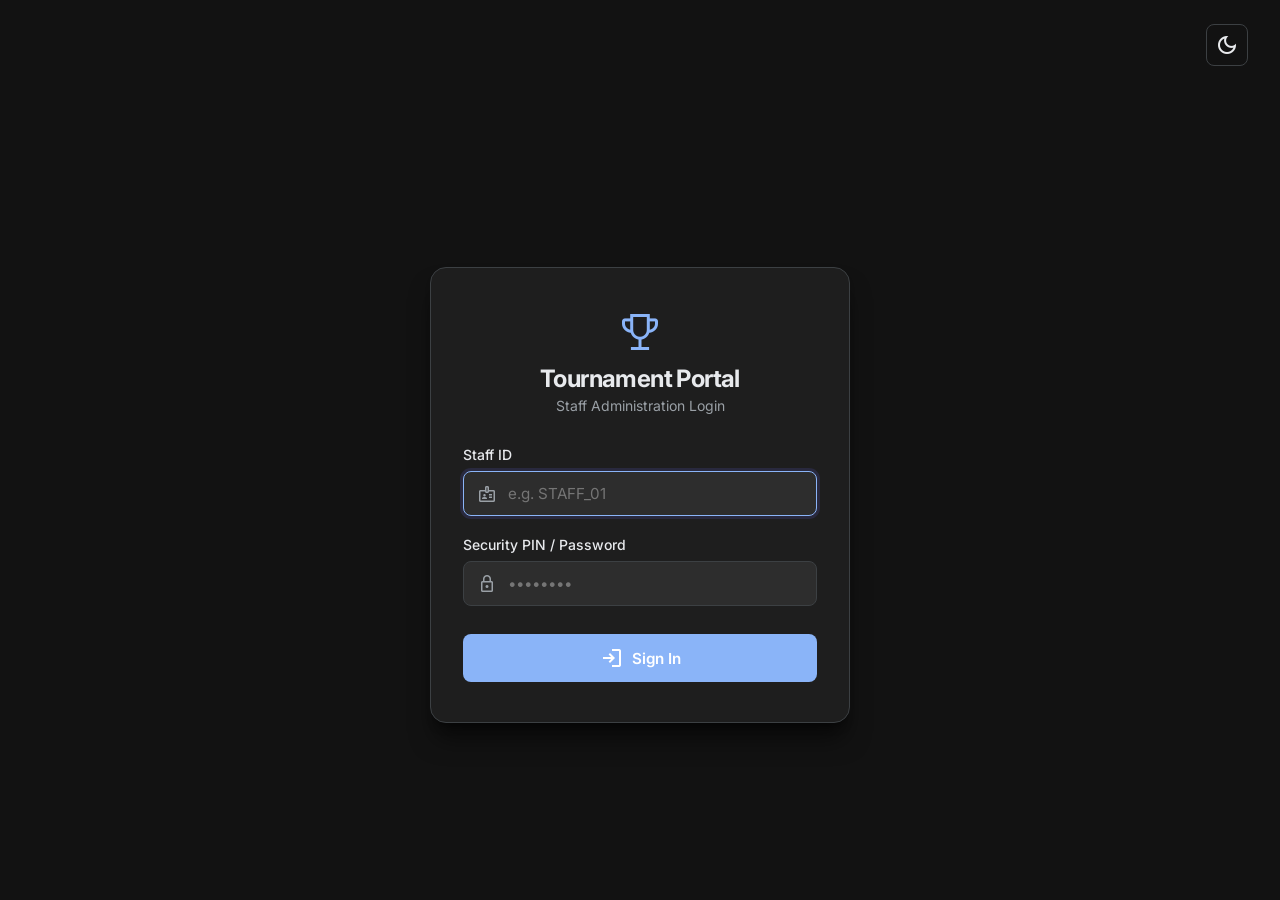
==== events/viewevents.html @ 0035451a "Added files via upload" ====
<!DOCTYPE html>
<html lang="en" data-theme="dark">
<head>
  <meta charset="UTF-8">
  <meta name="viewport" content="width=device-width, initial-scale=1.0">
  <title>View Events | Tournament Portal</title>
  
  <!-- Fonts & Material Symbols -->
  <link rel="preconnect" href="https://fonts.googleapis.com">
  <link rel="preconnect" href="https://fonts.gstatic.com" crossorigin>
  <link href="https://fonts.googleapis.com/css2?family=Inter:wght@400;500;600;700&display=swap" rel="stylesheet">
  <link rel="stylesheet" href="https://fonts.googleapis.com/css2?family=Material+Symbols+Outlined:opsz,wght,FILL,GRAD@24,400,0,0" />
  
  <!-- Page Stylesheets -->
  <link rel="stylesheet" href="../index.css">
  <link rel="stylesheet" href="viewevents.css">
</head>
<body>

  <!-- Mobile Sidebar Backdrop -->
  <div id="sidebarBackdrop" class="sidebar-backdrop"></div>

  <!-- Full-Width Top Header -->
  <header class="top-header">
    <div class="header-left">
      <button id="hamburgerBtn" class="icon-btn hamburger-btn" aria-label="Toggle Menu">
        <span class="material-symbols-outlined">menu</span>
      </button>
      <div class="brand">
        <span class="material-symbols-outlined logo-icon" data-config="brand-icon">emoji_events</span>
        <span class="brand-title" data-config="brand-name">Tournament Portal</span>
      </div>
      <h1 class="page-title">Events Directory</h1>
    </div>

    <div class="header-right">
      <button id="themeToggleBtn" class="icon-btn" aria-label="Toggle Theme"></button>
    </div>
  </header>

  <!-- Main Workspace Layout -->
  <div class="app-container">

    <!-- Left Sidebar Navigation -->
    <aside id="sidebar" class="sidebar">
      <nav id="sidebarNavContainer" class="sidebar-nav">
        <!-- Injected dynamically via util.js -->
      </nav>

      <div class="sidebar-footer">
        <div class="user-profile">
          <span class="material-symbols-outlined user-avatar">account_circle</span>
          <div class="user-info">
            <span class="user-name">John Doe</span>
            <span class="user-role">Administrator</span>
          </div>
        </div>
        <button id="logoutBtn" class="icon-btn logout-btn" title="Logout">
          <span class="material-symbols-outlined">logout</span>
        </button>
      </div>
    </aside>

    <!-- Right Main Content Body -->
    <main class="content-body">
      <!-- Content-Scoped Loading Overlay -->
      <div id="contentLoadingOverlay" class="content-loading-overlay">
        <div class="loading-spinner"></div>
      </div>

      <!-- Header Action Controls -->
      <section class="events-action-bar">
        <div class="search-box">
          <span class="material-symbols-outlined search-icon">search</span>
          <input type="text" id="eventSearchInput" placeholder="Search events..." oninput="filterEvents()">
        </div>
        <button class="btn btn-primary" onclick="openCreateModal()">
          <span class="material-symbols-outlined">add</span>
          <span>Create Event</span>
        </button>
      </section>

      <!-- Events Directory Card -->
      <section class="dashboard-card">
        <div id="eventsTableContainer">
          <p class="placeholder-text">Loading events list...</p>
        </div>
      </section>
    </main>
  </div>

  <!-- Create / Edit Event Modal -->
  <div id="eventModal" class="modal-backdrop hidden">
    <div class="modal-card">
      <div class="modal-header">
        <h3 id="modalTitle">Create Event</h3>
        <button class="icon-btn" onclick="closeModal()">
          <span class="material-symbols-outlined">close</span>
        </button>
      </div>
      <form id="eventForm" onsubmit="handleFormSubmit(event)">
        <input type="hidden" id="modalEventId">
        
        <div class="form-group">
          <label for="modalEventName">Event Name *</label>
          <input type="text" id="modalEventName" class="form-input" required placeholder="e.g. Summer Esports Championship">
        </div>

        <div class="form-row">
          <div class="form-group">
            <label for="modalEventType">Type *</label>
            <input type="text" id="modalEventType" class="form-input" required placeholder="e.g. FC24 / VALORANT">
          </div>
          <div class="form-group">
            <label for="modalEventFormat">Format</label>
            <select id="modalEventFormat" class="form-input">
              <option value="1v1">1v1</option>
              <option value="5v5">5v5</option>
              <option value="2v2">2v2</option>
              <option value="Battle Royale">Battle Royale</option>
            </select>
          </div>
        </div>

        <div class="form-row">
          <div class="form-group">
            <label for="modalMaxEntrants">Max Entrants</label>
            <input type="number" id="modalMaxEntrants" class="form-input" min="0" value="32">
          </div>
          <div class="form-group">
            <label for="modalFee">Registration Fee ($)</label>
            <input type="number" id="modalFee" class="form-input" min="0" step="0.01" value="0.00">
          </div>
        </div>

        <div class="form-group">
          <label for="modalRemarks">Remarks</label>
          <textarea id="modalRemarks" class="form-input" rows="3" placeholder="Additional details or rules..."></textarea>
        </div>

        <div id="modalFeedback" class="feedback-msg"></div>

        <div class="modal-footer">
          <button type="button" class="btn btn-secondary" onclick="closeModal()">Cancel</button>
          <button type="submit" id="saveEventBtn" class="btn btn-primary">Save Event</button>
        </div>
      </form>
    </div>
  </div>

  <!-- Scripts -->
  <script src="/util.js"></script>
  <script src="viewevents.js"></script>
</body>
</html>
---- index.css ----
/* ==========================================================================
   INDEX / DASHBOARD STYLESHEET
   ========================================================================== */

:root[data-theme="dark"] {
  --bg-primary: #121212;
  --bg-surface: #1e1e1e;
  --bg-input: #2d2d2d;
  --text-primary: #e8eaed;
  --text-secondary: #9aa0a6;
  --accent-color: #8ab4f8;
  --accent-hover: #aecbfa;
  --border-color: #3c4043;
  --accent-light: rgba(138, 180, 248, 0.15);
  --error-bg: rgba(239, 68, 68, 0.15);
  --error-text: #fca5a5;
  --error-border: #ef4444;
  --success-bg: rgba(34, 197, 94, 0.15);
  --success-text: #86efac;
  --success-border: #22c55e;
  --header-height: 64px;
  --sidebar-width: 260px;
}

:root[data-theme="light"] {
  --bg-primary: #f8f9fa;
  --bg-surface: #ffffff;
  --bg-input: #f8fafc;
  --text-primary: #1f1f1f;
  --text-secondary: #5f6368;
  --accent-color: #1a73e8;
  --accent-hover: #1557b0;
  --border-color: #dadce0;
  --accent-light: rgba(26, 115, 232, 0.1);
  --error-bg: #fef2f2;
  --error-text: #991b1b;
  --error-border: #f87171;
  --success-bg: #f0fdf4;
  --success-text: #166534;
  --success-border: #4ade80;
  --header-height: 64px;
  --sidebar-width: 260px;
}

* {
  box-sizing: border-box;
  margin: 0;
  padding: 0;
  font-family: 'Inter', -apple-system, BlinkMacSystemFont, sans-serif;
}

body {
  background-color: var(--bg-primary);
  color: var(--text-primary);
  min-height: 100vh;
  display: flex;
  flex-direction: column;
}

/* --------------------------------------------------------------------------
   1. Full-Width Top Bar
   -------------------------------------------------------------------------- */
.top-header {
  height: var(--header-height);
  width: 100%;
  background-color: var(--bg-surface);
  border-bottom: 1px solid var(--border-color);
  padding: 0 1.5rem;
  display: flex;
  align-items: center;
  justify-content: space-between;
  position: fixed;
  top: 0;
  left: 0;
  z-index: 200;
}

.header-left {
  display: flex;
  align-items: center;
  gap: 1.25rem;
}

.brand {
  display: flex;
  align-items: center;
  gap: 0.75rem;
  margin-right: 0.5rem;
}

.logo-icon {
  font-size: 1.75rem;
  color: var(--accent-color);
}

.brand-title {
  font-weight: 700;
  font-size: 1.1rem;
  letter-spacing: -0.02em;
}

.page-title {
  font-size: 1.25rem;
  font-weight: 600;
  padding-left: 1.25rem;
  border-left: 1px solid var(--border-color);
}

.hamburger-btn {
  display: none;
}

/* --------------------------------------------------------------------------
   2. Main Workspace Layout Area
   -------------------------------------------------------------------------- */
.app-container {
  display: flex;
  margin-top: var(--header-height);
  min-height: calc(100vh - var(--header-height));
}

/* --------------------------------------------------------------------------
   3. Sidebar Navigation
   -------------------------------------------------------------------------- */
.sidebar {
  width: var(--sidebar-width);
  background-color: var(--bg-surface);
  border-right: 1px solid var(--border-color);
  display: flex;
  flex-direction: column;
  position: fixed;
  top: var(--header-height);
  bottom: 0;
  left: 0;
  z-index: 100;
  transition: transform 0.3s ease;
}

.sidebar-nav {
  flex: 1;
  padding: 1rem 0.75rem;
  display: flex;
  flex-direction: column;
  gap: 0.25rem;
  overflow-y: auto;
}

.nav-item {
  display: flex;
  align-items: center;
  gap: 0.875rem;
  padding: 0.75rem 1rem;
  border-radius: 0.5rem;
  color: var(--text-secondary);
  text-decoration: none;
  font-weight: 500;
  font-size: 0.925rem;
  transition: all 0.2s ease;
}

.nav-item:hover, 
.nav-item.active {
  background-color: var(--accent-light);
  color: var(--accent-color);
}

.sidebar-footer {
  padding: 1rem;
  border-top: 1px solid var(--border-color);
  display: flex;
  align-items: center;
  justify-content: space-between;
}

.user-profile {
  display: flex;
  align-items: center;
  gap: 0.75rem;
  overflow: hidden;
}

.user-avatar {
  font-size: 2.25rem;
  color: var(--text-secondary);
}

.user-info {
  display: flex;
  flex-direction: column;
  overflow: hidden;
}

.user-name {
  font-size: 0.875rem;
  font-weight: 600;
  white-space: nowrap;
  text-overflow: ellipsis;
  overflow: hidden;
}

.user-role {
  font-size: 0.75rem;
  color: var(--text-secondary);
}

/* --------------------------------------------------------------------------
   4. Content Body & Loader
   -------------------------------------------------------------------------- */
.content-body {
  position: relative;
  flex: 1;
  margin-left: var(--sidebar-width);
  padding: 2rem;
  min-width: 0;
  min-height: calc(100vh - var(--header-height));
}

.content-loading-overlay {
  position: absolute;
  inset: 0;
  background-color: var(--bg-primary);
  display: flex;
  align-items: center;
  justify-content: center;
  z-index: 50;
  opacity: 1;
  visibility: visible;
  transition: opacity 0.25s ease, visibility 0.25s ease;
}

.content-loading-overlay.hidden-overlay {
  opacity: 0;
  visibility: hidden;
  pointer-events: none;
}

.loading-spinner {
  width: 40px;
  height: 40px;
  border: 3px solid var(--border-color);
  border-top-color: var(--accent-color);
  border-radius: 50%;
  animation: spin 0.8s linear infinite;
}

@keyframes spin {
  from { transform: rotate(0deg); }
  to { transform: rotate(360deg); }
}

@media (max-width: 1023px) {
  .hamburger-btn {
    display: flex;
  }
  
  .page-title {
    display: none;
  }

  .sidebar {
    transform: translateX(-100%);
  }

  .sidebar.open {
    transform: translateX(0);
  }

  .content-body {
    margin-left: 0;
  }

  .sidebar-backdrop {
    position: fixed;
    inset: 0;
    background: rgba(0, 0, 0, 0.5);
    z-index: 90;
    opacity: 0;
    visibility: hidden;
    transition: opacity 0.3s ease, visibility 0.3s ease;
  }

  .sidebar-backdrop.open {
    opacity: 1;
    visibility: visible;
  }
}

/* --------------------------------------------------------------------------
   5. Metrics Cards & Dashboard Containers
   -------------------------------------------------------------------------- */
.metrics-grid {
  display: grid;
  grid-template-columns: repeat(auto-fit, minmax(240px, 1fr));
  gap: 1.5rem;
  margin-bottom: 2rem;
}

.metric-card {
  background-color: var(--bg-surface);
  border: 1px solid var(--border-color);
  border-radius: 0.75rem;
  padding: 1.25rem;
  display: flex;
  align-items: center;
  gap: 1.25rem;
}

.metric-icon {
  width: 48px;
  height: 48px;
  border-radius: 0.5rem;
  display: flex;
  align-items: center;
  justify-content: center;
  background-color: var(--accent-light);
  color: var(--accent-color);
}

.metric-info {
  display: flex;
  flex-direction: column;
}

.metric-label {
  font-size: 0.85rem;
  color: var(--text-secondary);
}

.metric-value {
  font-size: 1.5rem;
  font-weight: 700;
}

.dashboard-section {
  display: flex;
  flex-direction: column;
  gap: 1rem;
}

.section-header {
  display: flex;
  align-items: center;
  justify-content: space-between;
}

.dashboard-card {
  background-color: var(--bg-surface);
  border: 1px solid var(--border-color);
  border-radius: 0.75rem;
  padding: 1.25rem;
  overflow: hidden;
}

.placeholder-text {
  color: var(--text-secondary);
  font-size: 0.9rem;
}

.icon-btn {
  background: transparent;
  border: 1px solid var(--border-color);
  color: var(--text-primary);
  padding: 0.5rem;
  border-radius: 0.5rem;
  cursor: pointer;
  display: flex;
  align-items: center;
  justify-content: center;
  transition: all 0.2s ease;
}

.icon-btn:hover {
  background-color: var(--accent-light);
  border-color: var(--accent-color);
}

.btn {
  display: inline-flex;
  align-items: center;
  justify-content: center;
  gap: 0.5rem;
  font-weight: 600;
  font-size: 0.875rem;
  padding: 0.625rem 1rem;
  border-radius: 0.5rem;
  border: none;
  cursor: pointer;
  transition: all 0.2s ease;
}

.btn-secondary {
  background-color: var(--bg-input);
  color: var(--text-primary);
  border: 1px solid var(--border-color);
}

.btn-secondary:hover {
  border-color: var(--accent-color);
  color: var(--accent-color);
}

.btn-sm {
  padding: 0.375rem 0.75rem;
  font-size: 0.8rem;
}

/* --------------------------------------------------------------------------
   6. Data Table Layout & Typography Fixes
   -------------------------------------------------------------------------- */
.table-responsive {
  width: 100%;
  overflow-x: auto;
}

.data-table {
  width: 100%;
  border-collapse: collapse;
  text-align: left;
  font-size: 0.9rem;
}

.data-table th, 
.data-table td {
  padding: 0.875rem 1rem;
  border-bottom: 1px solid var(--border-color);
  color: var(--text-primary);
  white-space: nowrap;
}

.data-table th {
  color: var(--text-secondary);
  font-weight: 600;
  background-color: var(--bg-primary);
}

.data-table tbody tr:last-child td {
  border-bottom: none;
}

.data-table th:nth-child(1),
.data-table td:nth-child(1) { width: 15%; }

.data-table th:nth-child(2),
.data-table td:nth-child(2) { width: 35%; }

.data-table th:nth-child(3),
.data-table td:nth-child(3) { width: 20%; }

.data-table th:nth-child(4),
.data-table td:nth-child(4) { width: 15%; }

.data-table th:nth-child(5),
.data-table td:nth-child(5) { width: 15%; }

.clickable-row {
  cursor: pointer;
  transition: background-color 0.2s ease;
}

.clickable-row:hover {
  background-color: var(--accent-light);
}

/* Badges & Status Pills */
.badge {
  display: inline-block;
  padding: 0.2rem 0.5rem;
  background-color: var(--bg-input);
  border: 1px solid var(--border-color);
  border-radius: 0.375rem;
  font-size: 0.75rem;
  color: var(--text-secondary);
  font-weight: 500;
}

.status-pill {
  display: inline-block;
  padding: 0.25rem 0.625rem;
  border-radius: 1rem;
  font-size: 0.75rem;
  font-weight: 600;
  text-transform: capitalize;
}

.status-pill.upcoming {
  background-color: var(--accent-light);
  color: var(--accent-color);
}

.status-pill.ongoing {
  background-color: var(--success-bg);
  color: var(--success-text);
}

.status-pill.completed {
  background-color: var(--bg-input);
  color: var(--text-secondary);
}

/* ==========================================================================
   GLOBAL ALERT / TOAST NOTIFICATIONS
   ========================================================================== */

.notification-container {
  position: fixed;
  top: calc(var(--header-height) + 1rem);
  right: 1.5rem;
  z-index: 9999;
  display: flex;
  flex-direction: column;
  gap: 0.75rem;
  max-width: 380px;
  width: calc(100% - 3rem);
  pointer-events: none;
}

.toast-notification {
  pointer-events: auto;
  display: flex;
  align-items: center;
  gap: 0.75rem;
  padding: 0.875rem 1rem;
  background-color: var(--bg-surface);
  border: 1px solid var(--border-color);
  border-radius: 0.5rem;
  box-shadow: 0 4px 16px rgba(0, 0, 0, 0.25);
  color: var(--text-primary);
  opacity: 0;
  transform: translateY(-12px) scale(0.96);
  transition: opacity 0.25s ease, transform 0.25s ease;
}

.toast-notification.show {
  opacity: 1;
  transform: translateY(0) scale(1);
}

.toast-notification.hide {
  opacity: 0;
  transform: translateY(-8px) scale(0.95);
}

.toast-icon {
  font-size: 1.25rem;
  flex-shrink: 0;
}

.toast-message {
  font-size: 0.875rem;
  flex: 1;
  line-height: 1.4;
}

.toast-close-btn {
  background: transparent;
  border: none;
  color: var(--text-secondary);
  cursor: pointer;
  display: flex;
  align-items: center;
  justify-content: center;
  padding: 0.2rem;
  border-radius: 0.25rem;
  transition: color 0.15s ease;
}

.toast-close-btn:hover {
  color: var(--text-primary);
}

/* Variant Types */
.toast-notification.success {
  border-left: 4px solid var(--success-border);
}
.toast-notification.success .toast-icon {
  color: var(--success-text);
}

.toast-notification.error {
  border-left: 4px solid var(--error-border);
}
.toast-notification.error .toast-icon {
  color: var(--error-text);
}

.toast-notification.info {
  border-left: 4px solid var(--accent-color);
}
.toast-notification.info .toast-icon {
  color: var(--accent-color);
}

/* ==========================================================================
   GLOBAL CONFIRMATION MODAL
   ========================================================================== */

.confirm-backdrop {
  position: fixed;
  inset: 0;
  background-color: rgba(0, 0, 0, 0.65);
  backdrop-filter: blur(2px);
  display: flex;
  align-items: center;
  justify-content: center;
  z-index: 10000;
  padding: 1rem;
  opacity: 0;
  visibility: hidden;
  transition: opacity 0.2s ease, visibility 0.2s ease;
}

.confirm-backdrop.show {
  opacity: 1;
  visibility: visible;
}

.confirm-backdrop.hide {
  opacity: 0;
  visibility: hidden;
}

.confirm-card {
  background-color: var(--bg-surface);
  border: 1px solid var(--border-color);
  border-radius: 0.75rem;
  width: 100%;
  max-width: 420px;
  padding: 1.5rem;
  display: flex;
  flex-direction: column;
  gap: 1rem;
  box-shadow: 0 12px 32px rgba(0, 0, 0, 0.4);
  transform: scale(0.95) translateY(-8px);
  transition: transform 0.2s ease;
}

.confirm-backdrop.show .confirm-card {
  transform: scale(1) translateY(0);
}

.confirm-header h3 {
  font-size: 1.15rem;
  font-weight: 600;
  color: var(--text-primary);
}

.confirm-body p {
  font-size: 0.9rem;
  color: var(--text-secondary);
  line-height: 1.5;
}

.confirm-footer {
  display: flex;
  align-items: center;
  justify-content: flex-end;
  gap: 0.75rem;
  margin-top: 0.5rem;
}
---- events/viewevents.css ----
/* ==========================================================================
   VIEW EVENTS STYLESHEET
   ========================================================================== */

.events-action-bar {
  display: flex;
  align-items: center;
  justify-content: space-between;
  gap: 1rem;
  margin-bottom: 1.5rem;
  flex-wrap: wrap;
}

.search-box {
  display: flex;
  align-items: center;
  background-color: var(--bg-surface);
  border: 1px solid var(--border-color);
  border-radius: 0.5rem;
  padding: 0.5rem 0.75rem;
  gap: 0.5rem;
  width: 100%;
  max-width: 360px;
}

.search-icon {
  color: var(--text-secondary);
  font-size: 1.25rem;
}

.search-box input {
  background: transparent;
  border: none;
  color: var(--text-primary);
  font-size: 0.9rem;
  width: 100%;
  outline: none;
}

.btn-primary {
  background-color: var(--accent-color);
  color: #ffffff;
}

.btn-primary:hover {
  background-color: var(--accent-hover);
}

/* Modal Dialog Styles */
.modal-backdrop {
  position: fixed;
  inset: 0;
  background-color: rgba(0, 0, 0, 0.6);
  display: flex;
  align-items: center;
  justify-content: center;
  z-index: 300;
  padding: 1rem;
}

.modal-backdrop.hidden {
  display: none;
}

.modal-card {
  background-color: var(--bg-surface);
  border: 1px solid var(--border-color);
  border-radius: 0.75rem;
  width: 100%;
  max-width: 500px;
  padding: 1.5rem;
  display: flex;
  flex-direction: column;
  gap: 1.25rem;
  box-shadow: 0 10px 25px rgba(0, 0, 0, 0.3);
}

.modal-header {
  display: flex;
  align-items: center;
  justify-content: space-between;
}

.form-group {
  display: flex;
  flex-direction: column;
  gap: 0.375rem;
  margin-bottom: 1rem;
}

.form-row {
  display: grid;
  grid-template-columns: 1fr 1fr;
  gap: 1rem;
}

.form-group label {
  font-size: 0.8rem;
  font-weight: 600;
  color: var(--text-secondary);
}

.form-input {
  background-color: var(--bg-input);
  border: 1px solid var(--border-color);
  color: var(--text-primary);
  padding: 0.625rem 0.75rem;
  border-radius: 0.375rem;
  font-size: 0.9rem;
  outline: none;
  transition: border-color 0.2s ease;
}

.form-input:focus {
  border-color: var(--accent-color);
}

.modal-footer {
  display: flex;
  justify-content: flex-end;
  gap: 0.75rem;
  margin-top: 0.5rem;
}

.feedback-msg {
  font-size: 0.85rem;
  min-height: 1.25rem;
  margin-bottom: 0.5rem;
}

.feedback-msg.error {
  color: var(--error-text);
}

.feedback-msg.success {
  color: var(--success-text);
}

.btn-danger {
  background-color: var(--error-bg);
  color: var(--error-text);
  border: 1px solid var(--error-border);
}

.btn-danger:hover {
  background-color: var(--error-border);
  color: #ffffff;
}

/* ==========================================================================
   GLOBAL ALERT / TOAST NOTIFICATIONS
   ========================================================================== */

.notification-container {
  position: fixed;
  top: calc(var(--header-height) + 1rem);
  right: 1.5rem;
  z-index: 9999;
  display: flex;
  flex-direction: column;
  gap: 0.75rem;
  max-width: 380px;
  width: calc(100% - 3rem);
  pointer-events: none;
}

.toast-notification {
  pointer-events: auto;
  display: flex;
  align-items: center;
  gap: 0.75rem;
  padding: 0.875rem 1rem;
  background-color: var(--bg-surface);
  border: 1px solid var(--border-color);
  border-radius: 0.5rem;
  box-shadow: 0 4px 16px rgba(0, 0, 0, 0.25);
  color: var(--text-primary);
  opacity: 0;
  transform: translateY(-12px) scale(0.96);
  transition: opacity 0.25s ease, transform 0.25s ease;
}

.toast-notification.show {
  opacity: 1;
  transform: translateY(0) scale(1);
}

.toast-notification.hide {
  opacity: 0;
  transform: translateY(-8px) scale(0.95);
}

.toast-icon {
  font-size: 1.25rem;
  flex-shrink: 0;
}

.toast-message {
  font-size: 0.875rem;
  flex: 1;
  line-height: 1.4;
}

.toast-close-btn {
  background: transparent;
  border: none;
  color: var(--text-secondary);
  cursor: pointer;
  display: flex;
  align-items: center;
  justify-content: center;
  padding: 0.2rem;
  border-radius: 0.25rem;
  transition: color 0.15s ease;
}

.toast-close-btn:hover {
  color: var(--text-primary);
}

/* Variant Types */
.toast-notification.success {
  border-left: 4px solid var(--success-border);
}
.toast-notification.success .toast-icon {
  color: var(--success-text);
}

.toast-notification.error {
  border-left: 4px solid var(--error-border);
}
.toast-notification.error .toast-icon {
  color: var(--error-text);
}

.toast-notification.info {
  border-left: 4px solid var(--accent-color);
}
.toast-notification.info .toast-icon {
  color: var(--accent-color);
}

/* ==========================================================================
   GLOBAL CONFIRMATION MODAL
   ========================================================================== */

.confirm-backdrop {
  position: fixed;
  inset: 0;
  background-color: rgba(0, 0, 0, 0.65);
  backdrop-filter: blur(2px);
  display: flex;
  align-items: center;
  justify-content: center;
  z-index: 10000;
  padding: 1rem;
  opacity: 0;
  visibility: hidden;
  transition: opacity 0.2s ease, visibility 0.2s ease;
}

.confirm-backdrop.show {
  opacity: 1;
  visibility: visible;
}

.confirm-backdrop.hide {
  opacity: 0;
  visibility: hidden;
}

.confirm-card {
  background-color: var(--bg-surface);
  border: 1px solid var(--border-color);
  border-radius: 0.75rem;
  width: 100%;
  max-width: 420px;
  padding: 1.5rem;
  display: flex;
  flex-direction: column;
  gap: 1rem;
  box-shadow: 0 12px 32px rgba(0, 0, 0, 0.4);
  transform: scale(0.95) translateY(-8px);
  transition: transform 0.2s ease;
}

.confirm-backdrop.show .confirm-card {
  transform: scale(1) translateY(0);
}

.confirm-header h3 {
  font-size: 1.15rem;
  font-weight: 600;
  color: var(--text-primary);
}

.confirm-body p {
  font-size: 0.9rem;
  color: var(--text-secondary);
  line-height: 1.5;
}

.confirm-footer {
  display: flex;
  align-items: center;
  justify-content: flex-end;
  gap: 0.75rem;
  margin-top: 0.5rem;
}
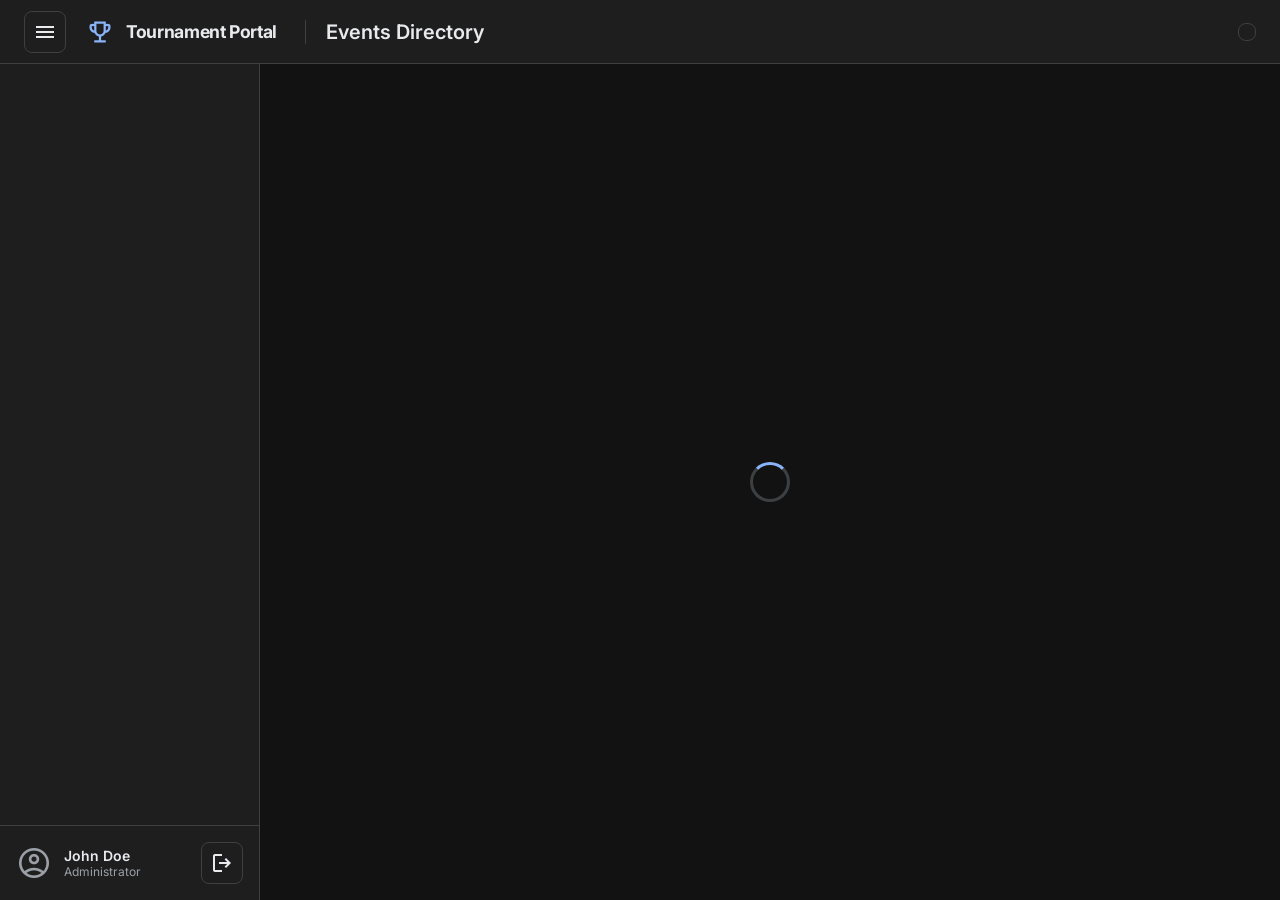
==== commit 8f3f4121: "Add files via upload" ====
--- a/events/viewevents.html
+++ b/events/viewevents.html
@@ -149,7 +149,7 @@
   </div>
 
   <!-- Scripts -->
-  <script src="/util.js"></script>
+  <script src="util.js"></script>
   <script src="viewevents.js"></script>
 </body>
 </html>
